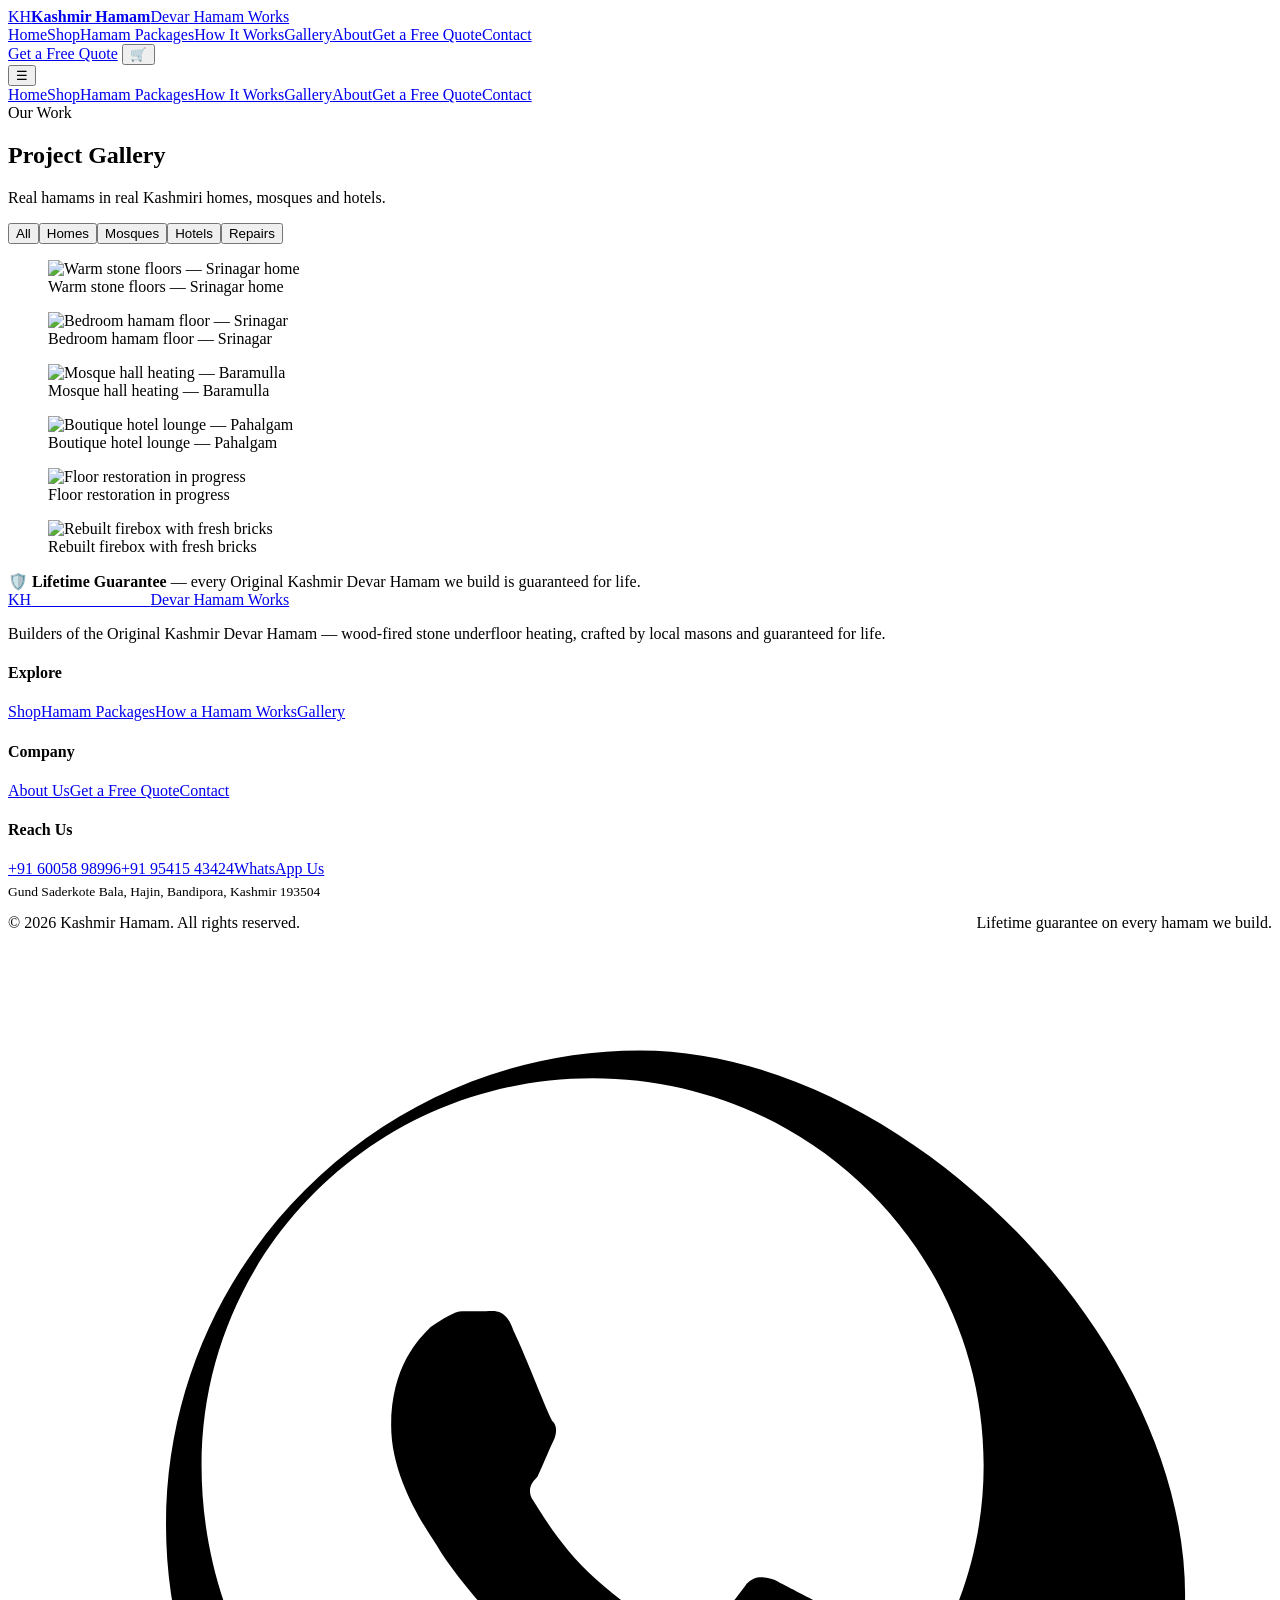
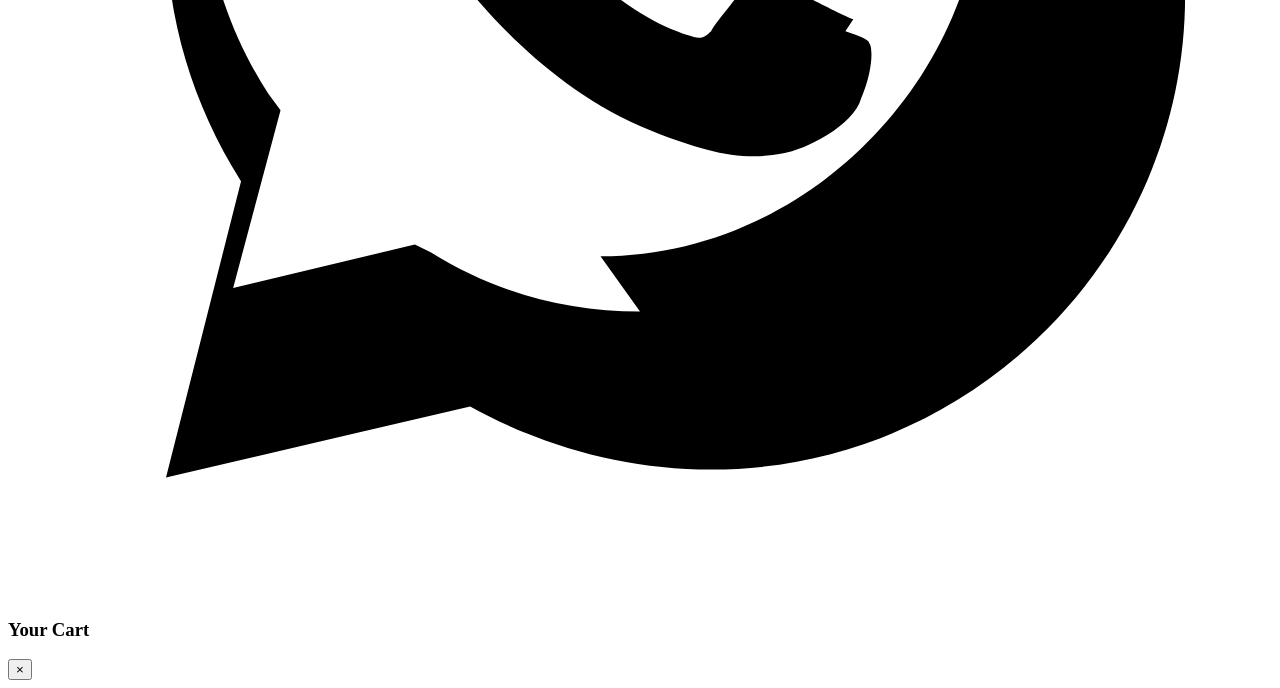
==== gallery/index.html @ 66dc5edc "Kashmir Hamam site: gallery, about, quote, contact" ====
<!DOCTYPE html><html lang="en"><head><meta charset="UTF-8"/>
<meta name="viewport" content="width=device-width, initial-scale=1.0"/>
<title>Hamam Project Gallery — Homes, Mosques &amp; Hotels | Kashmir Hamam</title><meta name="description" content="See our hamam work across Kashmir: warm stone floors in homes, mosques, hotels and expert repairs."/>
<link rel="stylesheet" href="/assets/site.css"/>
<script>window.KH_PRODUCTS={"trei-50": {"badge": "Bestseller", "category": "trei", "description": "Traditional hand-hammered copper water tank. Sits beside the firebox so you have hot water through the day without any geyser.", "id": "trei-50", "image": "trei-50.jpg", "name": "Copper Trei \u2014 50 Litre", "price": 14500, "spec": "50 L \u00b7 hand-hammered copper \u00b7 fitted lid & brass handles", "unit": "per piece"}, "trei-100": {"badge": "", "category": "trei", "description": "Large family-size copper trei for bigger households, guesthouses and mosques. Same lifetime build quality.", "id": "trei-100", "image": "trei-100.jpg", "name": "Copper Trei \u2014 100 Litre", "price": 24000, "spec": "100 L \u00b7 hand-hammered copper \u00b7 fitted lid & brass handles", "unit": "per piece"}, "stone-devar": {"badge": "Original Stone", "category": "stone", "description": "Genuine Devar stone \u2014 the stone a real hamam is built from. Superb heat retention, cut and finished by our own masons.", "id": "stone-devar", "image": "stone-slabs.jpg", "name": "Original Devar Stone Slabs", "price": 450, "spec": "Natural Devar stone \u00b7 2 inch thick \u00b7 cut to size", "unit": "per sq. ft."}, "firebox-set": {"badge": "", "category": "fittings", "description": "Heavy cast-iron firebox door with adjustable air vent and matching grate bars. Built to take daily wood firing for years.", "id": "firebox-set", "image": "firebox-set.jpg", "name": "Firebox Door & Grate Set", "price": 6800, "spec": "Cast iron door + grate bars \u00b7 air vent control", "unit": "per set"}, "chimney-set": {"badge": "", "category": "fittings", "description": "Complete flue set that carries smoke safely out while keeping the heat where it belongs \u2014 under your floor.", "id": "chimney-set", "image": "chimney-set.jpg", "name": "Chimney Flue Pipe Set", "price": 5200, "spec": "6 inch dia \u00b7 10 ft length \u00b7 elbows + rain cap included", "unit": "per set"}, "firebrick-kit": {"badge": "", "category": "fittings", "description": "Heat-resistant firebricks with fire cement to line your firebox. Protects the structure and holds heat longer.", "id": "firebrick-kit", "image": "firebrick-kit.jpg", "name": "Firebrick Lining Kit", "price": 3900, "spec": "40 refractory bricks \u00b7 fire cement included", "unit": "per kit"}, "repair-kit": {"badge": "", "category": "maintenance", "description": "Everything for yearly touch-ups: reseal joints, patch firebox lining and keep the floor breathing heat.", "id": "repair-kit", "image": "repair-kit.jpg", "name": "Hamam Repair Kit", "price": 2500, "spec": "Fire cement \u00b7 sealant \u00b7 brush \u00b7 trowel \u00b7 gloves", "unit": "per kit"}, "sealant-duo": {"badge": "", "category": "maintenance", "description": "Seal and polish your hamam stone slabs to protect against stains and keep the warm stone glow.", "id": "sealant-duo", "image": "sealant.jpg", "name": "Stone Sealant & Polish Duo", "price": 1200, "spec": "2 \u00d7 1 L bottles \u00b7 natural stone safe", "unit": "per set"}};</script>
</head><body><header class="site"><div class="wrap hd-in">
<a class="brand" href="/"><span class="brand-mark">KH</span><span class="brand-txt"><b>Kashmir Hamam</b><span>Devar Hamam Works</span></span></a>
<nav class="desk"><a href="/" class="">Home</a><a href="/shop/" class="">Shop</a><a href="/packages/" class="">Hamam Packages</a><a href="/how-it-works/" class="">How It Works</a><a href="/gallery/" class="on">Gallery</a><a href="/about/" class="">About</a><a href="/quote/" class="">Get a Free Quote</a><a href="/contact/" class="">Contact</a></nav>
<div class="hd-cta"><a class="btn sm" href="/quote/">Get a Free Quote</a>
<button id="cartBtn" aria-label="Cart">🛒<span id="cartCount" style="display:none">0</span></button></div>
<button id="navToggle" aria-label="Menu">☰</button></div>
<nav class="mnav" id="mnav"><a href="/" class="">Home</a><a href="/shop/" class="">Shop</a><a href="/packages/" class="">Hamam Packages</a><a href="/how-it-works/" class="">How It Works</a><a href="/gallery/" class="on">Gallery</a><a href="/about/" class="">About</a><a href="/quote/" class="">Get a Free Quote</a><a href="/contact/" class="">Contact</a></nav></header><main><section><div class="wrap"><div class="center"><span class="kicker">Our Work</span>
<h1 class="sec-title">Project Gallery</h1>
<p class="sec-sub">Real hamams in real Kashmiri homes, mosques and hotels.</p></div>
<div class="gal-filters"><button class="on" data-cat="all">All</button><button class="" data-cat="Homes">Homes</button><button class="" data-cat="Mosques">Mosques</button><button class="" data-cat="Hotels">Hotels</button><button class="" data-cat="Repairs">Repairs</button></div><div class="gal"><figure data-cat="Homes"><img src="/assets/img/gallery-home-1.jpg" alt="Warm stone floors — Srinagar home" loading="lazy"><figcaption>Warm stone floors — Srinagar home</figcaption></figure><figure data-cat="Homes"><img src="/assets/img/gallery-home-2.jpg" alt="Bedroom hamam floor — Srinagar" loading="lazy"><figcaption>Bedroom hamam floor — Srinagar</figcaption></figure><figure data-cat="Mosques"><img src="/assets/img/gallery-mosque.jpg" alt="Mosque hall heating — Baramulla" loading="lazy"><figcaption>Mosque hall heating — Baramulla</figcaption></figure><figure data-cat="Hotels"><img src="/assets/img/gallery-hotel.jpg" alt="Boutique hotel lounge — Pahalgam" loading="lazy"><figcaption>Boutique hotel lounge — Pahalgam</figcaption></figure><figure data-cat="Repairs"><img src="/assets/img/gallery-repair-1.jpg" alt="Floor restoration in progress" loading="lazy"><figcaption>Floor restoration in progress</figcaption></figure><figure data-cat="Repairs"><img src="/assets/img/gallery-repair-2.jpg" alt="Rebuilt firebox with fresh bricks" loading="lazy"><figcaption>Rebuilt firebox with fresh bricks</figcaption></figure></div></div></section></main><div class="guarantee-bar">🛡️ <b>Lifetime Guarantee</b> — every Original Kashmir Devar Hamam we build is guaranteed for life.</div>
<footer><div class="wrap"><div class="ft-grid">
<div class="ft-brand"><a class="brand" href="/"><span class="brand-mark">KH</span><span class="brand-txt"><b style="color:#fff">Kashmir Hamam</b><span>Devar Hamam Works</span></span></a>
<p>Builders of the Original Kashmir Devar Hamam — wood-fired stone underfloor heating, crafted by local masons and guaranteed for life.</p></div>
<div><h4>Explore</h4><a href="/shop/">Shop</a><a href="/packages/">Hamam Packages</a><a href="/how-it-works/">How a Hamam Works</a><a href="/gallery/">Gallery</a></div>
<div><h4>Company</h4><a href="/about/">About Us</a><a href="/quote/">Get a Free Quote</a><a href="/contact/">Contact</a></div>
<div><h4>Reach Us</h4><a href="tel:+916005898996">+91 60058 98996</a><a href="tel:+919541543424">+91 95415 43424</a><a href="https://wa.me/916005898996?text=Assalamu%20alaikum%21%20I%20want%20to%20know%20more%20about%20Kashmir%20Hamam.">WhatsApp Us</a><p style="font-size:13.5px;margin-top:6px">Gund Saderkote Bala, Hajin, Bandipora, Kashmir 193504</p></div>
</div></div>
<div class="ft-bottom"><div class="wrap" style="display:flex;justify-content:space-between;flex-wrap:wrap;gap:8px;width:100%">
<span>© 2026 Kashmir Hamam. All rights reserved.</span><span>Lifetime guarantee on every hamam we build.</span>
</div></div></footer><a id="waFloat" href="https://wa.me/916005898996?text=Assalamu%20alaikum%21%20I%20want%20to%20know%20more%20about%20Kashmir%20Hamam." target="_blank" aria-label="Chat on WhatsApp">
<svg viewBox="0 0 32 32"><path d="M16 3C9.4 3 4 8.4 4 15c0 2.4.7 4.6 1.9 6.5L4 29l7.7-1.8c1.8 1 3.9 1.6 6.1 1.6 6.6 0 12-5.4 12-12S22.6 3 16 3zm0 21.8c-1.9 0-3.7-.5-5.3-1.5l-.4-.2-4.6 1.1 1.2-4.5-.3-.4c-1.1-1.7-1.7-3.7-1.7-5.8 0-5.4 4.4-9.8 9.9-9.8s9.9 4.4 9.9 9.8-4.5 9.9-9.7 9.9zm5.4-7.4c-.3-.1-1.8-.9-2-1-.3-.1-.5-.1-.7.1-.2.3-.8 1-.9 1.2-.2.2-.3.2-.6.1-.3-.1-1.2-.4-2.3-1.4-.9-.8-1.4-1.7-1.6-2-.2-.3 0-.5.1-.6.1-.2.3-.7.4-.9.1-.2.1-.4 0-.5-.1-.1-.7-1.7-1-2.3-.2-.6-.5-.5-.7-.5h-.6c-.2 0-.5.2-.8.4-.3.3-1 1-1 2.5s1.1 2.9 1.2 3.1c.1.2 2.1 3.2 5.1 4.5.7.3 1.3.5 1.7.6.7.2 1.4.2 1.9.1.6-.1 1.8-.7 2-1.4.3-.7.3-1.3.2-1.4 0-.1-.3-.2-.6-.3z"/></svg></a><div id="cartOverlay"></div><aside id="cartDrawer" aria-label="Shopping cart">
<div class="cd-hd"><h3>Your Cart</h3><button class="cd-x" id="cartX">×</button></div>
<div class="cd-items" id="cartItems"></div>
<div class="cd-ft" id="cartFoot" style="display:none"><div class="cd-total"><span>Total</span><span id="cartTotalVal">₹0</span></div>
<a class="btn wa" href="#" onclick="khCheckoutWA();return false;">Order on WhatsApp</a>
<button class="btn ghost sm" onclick="khCloseCart()" style="width:100%">Continue Shopping</button></div>
</aside><script src="/assets/site.js"></script></body></html>
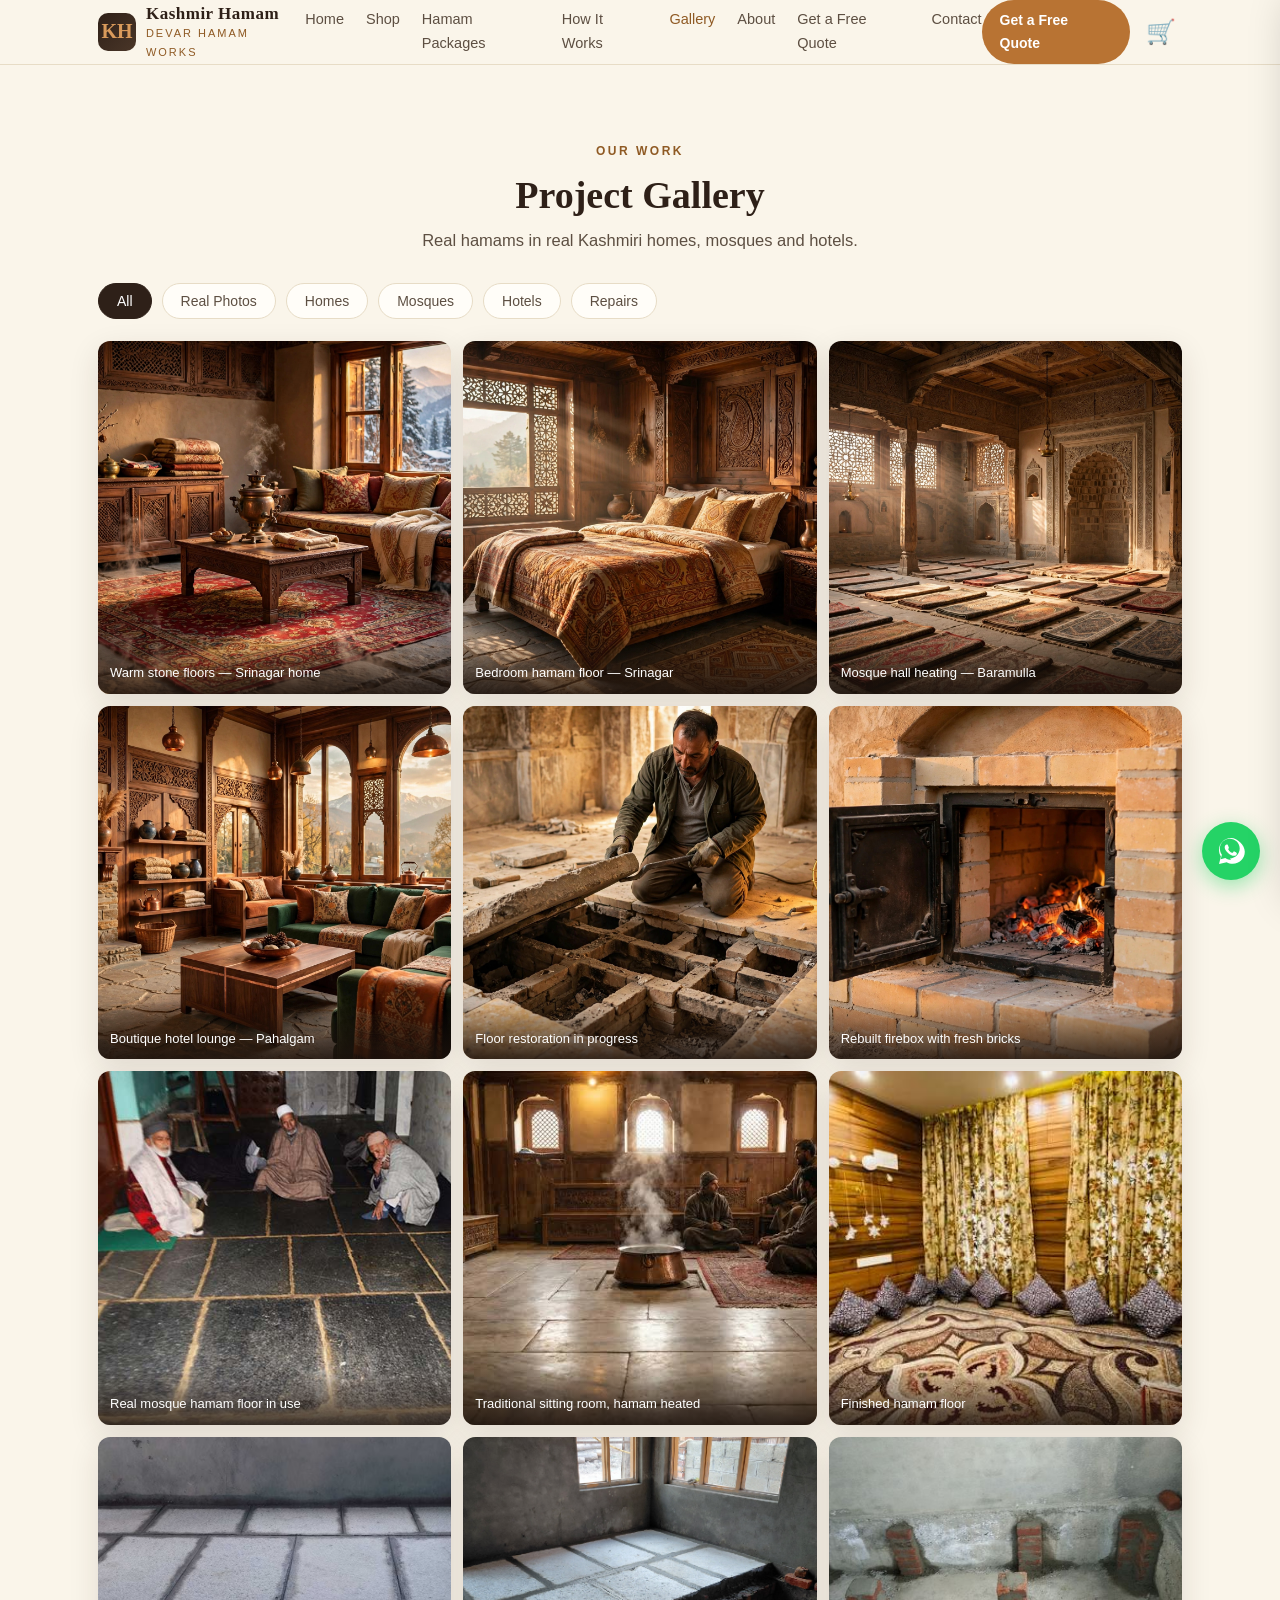
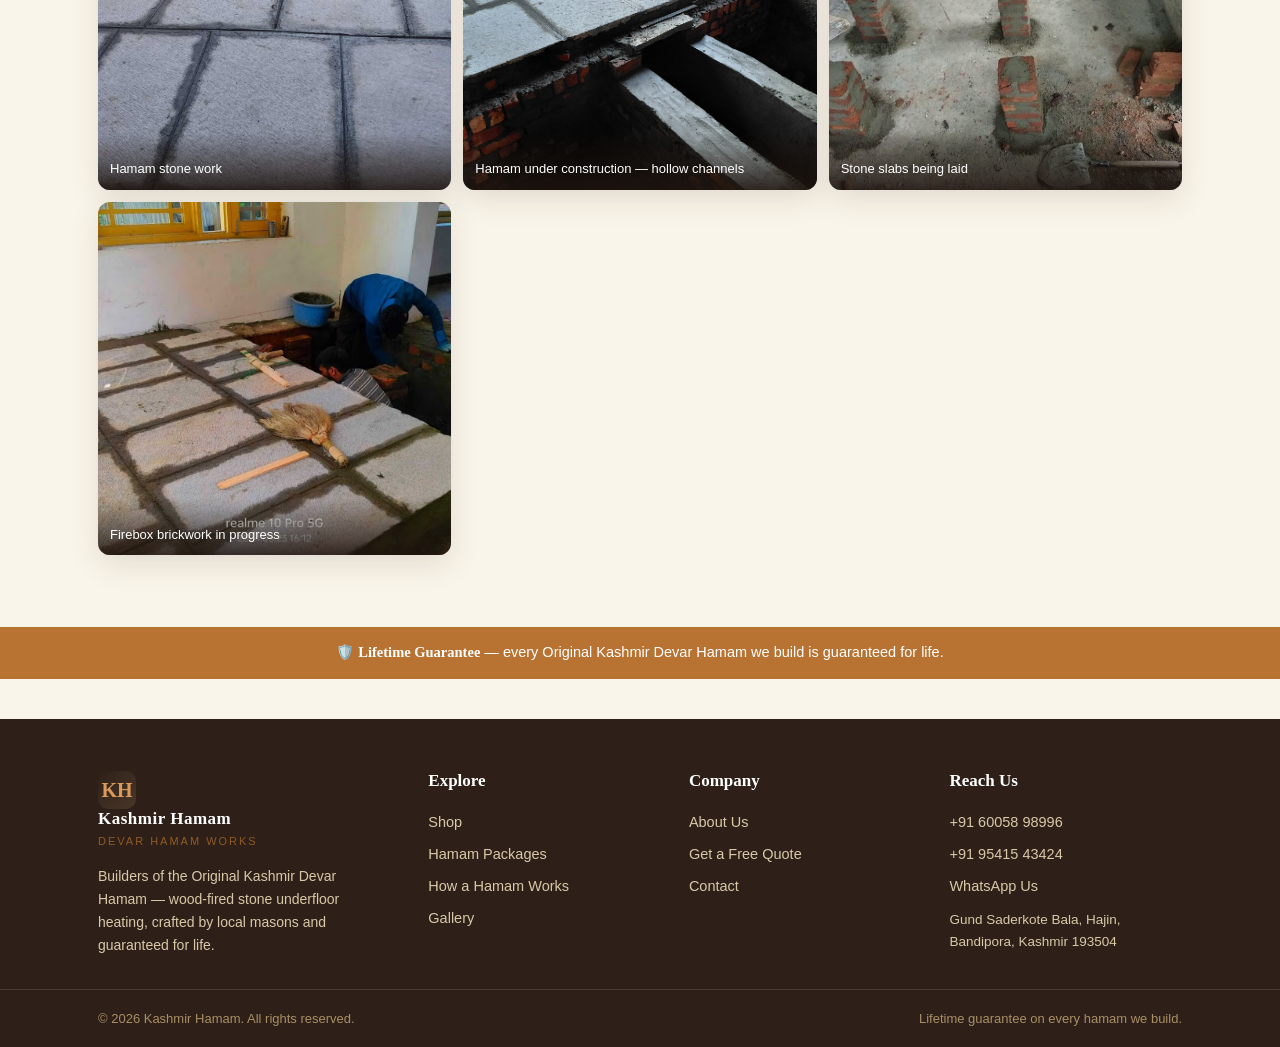
==== commit 9e2d9a28: "Gallery: add real work photos" ====
--- a/gallery/index.html
+++ b/gallery/index.html
@@ -12,7 +12,7 @@
 <nav class="mnav" id="mnav"><a href="/" class="">Home</a><a href="/shop/" class="">Shop</a><a href="/packages/" class="">Hamam Packages</a><a href="/how-it-works/" class="">How It Works</a><a href="/gallery/" class="on">Gallery</a><a href="/about/" class="">About</a><a href="/quote/" class="">Get a Free Quote</a><a href="/contact/" class="">Contact</a></nav></header><main><section><div class="wrap"><div class="center"><span class="kicker">Our Work</span>
 <h1 class="sec-title">Project Gallery</h1>
 <p class="sec-sub">Real hamams in real Kashmiri homes, mosques and hotels.</p></div>
-<div class="gal-filters"><button class="on" data-cat="all">All</button><button class="" data-cat="Homes">Homes</button><button class="" data-cat="Mosques">Mosques</button><button class="" data-cat="Hotels">Hotels</button><button class="" data-cat="Repairs">Repairs</button></div><div class="gal"><figure data-cat="Homes"><img src="/assets/img/gallery-home-1.jpg" alt="Warm stone floors — Srinagar home" loading="lazy"><figcaption>Warm stone floors — Srinagar home</figcaption></figure><figure data-cat="Homes"><img src="/assets/img/gallery-home-2.jpg" alt="Bedroom hamam floor — Srinagar" loading="lazy"><figcaption>Bedroom hamam floor — Srinagar</figcaption></figure><figure data-cat="Mosques"><img src="/assets/img/gallery-mosque.jpg" alt="Mosque hall heating — Baramulla" loading="lazy"><figcaption>Mosque hall heating — Baramulla</figcaption></figure><figure data-cat="Hotels"><img src="/assets/img/gallery-hotel.jpg" alt="Boutique hotel lounge — Pahalgam" loading="lazy"><figcaption>Boutique hotel lounge — Pahalgam</figcaption></figure><figure data-cat="Repairs"><img src="/assets/img/gallery-repair-1.jpg" alt="Floor restoration in progress" loading="lazy"><figcaption>Floor restoration in progress</figcaption></figure><figure data-cat="Repairs"><img src="/assets/img/gallery-repair-2.jpg" alt="Rebuilt firebox with fresh bricks" loading="lazy"><figcaption>Rebuilt firebox with fresh bricks</figcaption></figure></div></div></section></main><div class="guarantee-bar">🛡️ <b>Lifetime Guarantee</b> — every Original Kashmir Devar Hamam we build is guaranteed for life.</div>
+<div class="gal-filters"><button class="on" data-cat="all">All</button><button class="" data-cat="Real Photos">Real Photos</button><button class="" data-cat="Homes">Homes</button><button class="" data-cat="Mosques">Mosques</button><button class="" data-cat="Hotels">Hotels</button><button class="" data-cat="Repairs">Repairs</button></div><div class="gal"><figure data-cat="Homes"><img src="/assets/img/gallery-home-1.jpg" alt="Warm stone floors — Srinagar home" loading="lazy"><figcaption>Warm stone floors — Srinagar home</figcaption></figure><figure data-cat="Homes"><img src="/assets/img/gallery-home-2.jpg" alt="Bedroom hamam floor — Srinagar" loading="lazy"><figcaption>Bedroom hamam floor — Srinagar</figcaption></figure><figure data-cat="Mosques"><img src="/assets/img/gallery-mosque.jpg" alt="Mosque hall heating — Baramulla" loading="lazy"><figcaption>Mosque hall heating — Baramulla</figcaption></figure><figure data-cat="Hotels"><img src="/assets/img/gallery-hotel.jpg" alt="Boutique hotel lounge — Pahalgam" loading="lazy"><figcaption>Boutique hotel lounge — Pahalgam</figcaption></figure><figure data-cat="Repairs"><img src="/assets/img/gallery-repair-1.jpg" alt="Floor restoration in progress" loading="lazy"><figcaption>Floor restoration in progress</figcaption></figure><figure data-cat="Repairs"><img src="/assets/img/gallery-repair-2.jpg" alt="Rebuilt firebox with fresh bricks" loading="lazy"><figcaption>Rebuilt firebox with fresh bricks</figcaption></figure><figure data-cat="Real Photos"><img src="/assets/img/hamam%201.jpg" alt="Real mosque hamam floor in use" loading="lazy"><figcaption>Real mosque hamam floor in use</figcaption></figure><figure data-cat="Real Photos"><img src="/assets/img/hamam%202.jfif" alt="Traditional sitting room, hamam heated" loading="lazy"><figcaption>Traditional sitting room, hamam heated</figcaption></figure><figure data-cat="Real Photos"><img src="/assets/img/kashmiri%20hamam.jfif" alt="Finished hamam floor" loading="lazy"><figcaption>Finished hamam floor</figcaption></figure><figure data-cat="Real Photos"><img src="/assets/img/kashmiri%20hamam%204.avif" alt="Hamam stone work" loading="lazy"><figcaption>Hamam stone work</figcaption></figure><figure data-cat="Real Photos"><img src="/assets/img/kashmiri%20hamam%20making.jpg" alt="Hamam under construction — hollow channels" loading="lazy"><figcaption>Hamam under construction — hollow channels</figcaption></figure><figure data-cat="Real Photos"><img src="/assets/img/kashmiri%20hamam%20making%202.jpg" alt="Stone slabs being laid" loading="lazy"><figcaption>Stone slabs being laid</figcaption></figure><figure data-cat="Real Photos"><img src="/assets/img/kashmiri%20hamam%20making.avif" alt="Firebox brickwork in progress" loading="lazy"><figcaption>Firebox brickwork in progress</figcaption></figure></div></div></section></main><div class="guarantee-bar">🛡️ <b>Lifetime Guarantee</b> — every Original Kashmir Devar Hamam we build is guaranteed for life.</div>
 <footer><div class="wrap"><div class="ft-grid">
 <div class="ft-brand"><a class="brand" href="/"><span class="brand-mark">KH</span><span class="brand-txt"><b style="color:#fff">Kashmir Hamam</b><span>Devar Hamam Works</span></span></a>
 <p>Builders of the Original Kashmir Devar Hamam — wood-fired stone underfloor heating, crafted by local masons and guaranteed for life.</p></div>
--- a/assets/site.css
+++ b/assets/site.css
@@ -0,0 +1,238 @@
+/* ═══════════════════════════════════════════
+   KASHMIR HAMAM — warm heritage storefront
+   walnut / copper / stone / cream · mobile first
+   ═══════════════════════════════════════════ */
+:root{
+  --walnut:#2e2018; --walnut2:#3e2c20; --walnut3:#4a3628;
+  --copper:#b87333; --copper-lt:#d99a5b; --copper-dk:#8f5a24;
+  --stone:#8a857c; --stone-lt:#b9b3a7;
+  --cream:#faf5ea; --cream2:#f3ead8; --paper:#fffdf8;
+  --ink:#2b2119; --ink2:#5d4f42; --ink3:#8a7a68;
+  --line:#e7dcc6;
+  --wa:#25d366;
+  --serif:Georgia,'Palatino Linotype','Book Antiqua',serif;
+  --sans:-apple-system,BlinkMacSystemFont,'Segoe UI',Roboto,'Helvetica Neue',Arial,sans-serif;
+  --r:14px;
+  --shadow:0 10px 30px rgba(46,32,24,.12);
+}
+*{box-sizing:border-box;margin:0;padding:0}
+html{scroll-behavior:smooth}
+body{font-family:var(--sans);color:var(--ink);background:var(--cream);line-height:1.65;font-size:16px;-webkit-font-smoothing:antialiased}
+img{max-width:100%;height:auto;display:block}
+a{color:var(--copper-dk)}
+h1,h2,h3,.serif{font-family:var(--serif);font-weight:700;line-height:1.25;color:var(--walnut)}
+.wrap{max-width:1120px;margin:0 auto;padding:0 18px}
+section{padding:56px 0}
+.kicker{display:inline-block;font-size:12px;letter-spacing:2.5px;text-transform:uppercase;color:var(--copper-dk);font-weight:700;margin-bottom:10px}
+.sec-title{font-size:clamp(26px,4.5vw,38px);margin-bottom:8px}
+.sec-sub{color:var(--ink2);max-width:640px;margin-bottom:28px;font-size:16.5px}
+.center{text-align:center}.center .sec-sub{margin-left:auto;margin-right:auto}
+
+/* ── header ── */
+header.site{position:sticky;top:0;z-index:60;background:rgba(250,245,234,.96);backdrop-filter:blur(8px);border-bottom:1px solid var(--line)}
+.hd-in{display:flex;align-items:center;justify-content:space-between;height:64px}
+.brand{display:flex;align-items:center;gap:10px;text-decoration:none}
+.brand-mark{width:38px;height:38px;border-radius:10px;background:linear-gradient(135deg,var(--walnut),var(--walnut3));display:flex;align-items:center;justify-content:center;color:var(--copper-lt);font-family:var(--serif);font-size:20px;font-weight:700}
+.brand-txt{line-height:1.15}
+.brand-txt b{font-family:var(--serif);font-size:17px;color:var(--walnut);display:block;letter-spacing:.5px}
+.brand-txt span{font-size:11px;letter-spacing:2px;color:var(--copper-dk);text-transform:uppercase}
+nav.desk{display:none;gap:22px}
+nav.desk a{text-decoration:none;color:var(--ink2);font-size:14.5px;font-weight:500}
+nav.desk a:hover,nav.desk a.on{color:var(--copper-dk)}
+.hd-cta{display:none;gap:10px}
+.btn{display:inline-block;background:var(--copper);color:#fff!important;text-decoration:none;padding:12px 24px;border-radius:999px;font-weight:600;font-size:15px;border:0;cursor:pointer;transition:.2s}
+.btn:hover{background:var(--copper-dk);transform:translateY(-1px)}
+.btn.ghost{background:transparent;color:var(--walnut)!important;border:1.5px solid var(--walnut)}
+.btn.ghost:hover{background:var(--walnut);color:#fff!important}
+.btn.wa{background:var(--wa)}
+.btn.wa:hover{background:#1eb85a}
+.btn.sm{padding:9px 18px;font-size:14px}
+#navToggle{background:none;border:0;font-size:26px;color:var(--walnut);cursor:pointer;padding:6px}
+.mnav{display:none;flex-direction:column;background:var(--paper);border-bottom:1px solid var(--line);padding:8px 18px 16px}
+.mnav.open{display:flex}
+.mnav a{padding:11px 4px;text-decoration:none;color:var(--ink);font-weight:500;border-bottom:1px solid var(--cream2)}
+.mnav a:last-child{border:0}
+
+/* ── hero ── */
+.hero{position:relative;color:#fff;padding:0;overflow:hidden;background:var(--walnut)}
+.hero-bg{position:absolute;inset:0}
+.hero-bg img{width:100%;height:100%;object-fit:cover}
+.hero-bg::after{content:'';position:absolute;inset:0;background:linear-gradient(180deg,rgba(30,20,14,.62),rgba(30,20,14,.78))}
+.hero-in{position:relative;padding:88px 18px 72px;max-width:1120px;margin:0 auto}
+.hero h1{color:#fff;font-size:clamp(34px,7vw,58px);line-height:1.12;margin-bottom:14px;max-width:640px}
+.hero h1 em{color:var(--copper-lt);font-style:normal}
+.hero p.sub{font-size:clamp(16px,2.6vw,20px);color:#f3e6cf;max-width:560px;margin-bottom:28px}
+.hero-btns{display:flex;gap:12px;flex-wrap:wrap}
+.hero-btns .btn.ghost{border-color:#f3e6cf;color:#fff!important}
+.hero-btns .btn.ghost:hover{background:#f3e6cf;color:var(--walnut)!important}
+.hero-badges{display:flex;gap:18px;flex-wrap:wrap;margin-top:34px}
+.hero-badges span{font-size:13.5px;color:#f3e6cf;display:flex;align-items:center;gap:7px}
+
+/* ── trust strip ── */
+.trust{background:var(--walnut);color:#e9d9bd;padding:0}
+.trust-in{display:grid;grid-template-columns:repeat(2,1fr);max-width:1120px;margin:0 auto}
+.trust div{padding:20px 18px;text-align:center;border-top:1px solid rgba(255,255,255,.08)}
+.trust b{display:block;font-family:var(--serif);font-size:15.5px;color:#fff;margin-bottom:2px}
+.trust small{font-size:12.5px;color:#c9b48f}
+
+/* ── cards / grids ── */
+.grid{display:grid;gap:18px}
+.g2{grid-template-columns:1fr}
+.card{background:var(--paper);border:1px solid var(--line);border-radius:var(--r);overflow:hidden;box-shadow:var(--shadow);display:flex;flex-direction:column}
+.card img.ph{width:100%;aspect-ratio:4/3;object-fit:cover;background:var(--cream2)}
+.card-b{padding:18px;display:flex;flex-direction:column;gap:8px;flex:1}
+.card-b h3{font-size:19px}
+.price{font-family:var(--serif);font-size:21px;color:var(--copper-dk);font-weight:700}
+.price small{font-family:var(--sans);font-size:12.5px;color:var(--ink3);font-weight:400}
+.spec{font-size:13px;color:var(--ink3);background:var(--cream);border:1px dashed var(--line);border-radius:8px;padding:7px 10px}
+.desc{font-size:14.5px;color:var(--ink2);flex:1}
+.card-actions{display:flex;gap:10px;margin-top:6px}
+.card-actions .btn{flex:1;text-align:center;padding:10px 8px;font-size:14px}
+.badge{display:inline-block;background:var(--copper);color:#fff;font-size:11px;font-weight:700;letter-spacing:1px;text-transform:uppercase;padding:4px 10px;border-radius:999px;align-self:flex-start}
+.badge.stone{background:var(--stone)}
+
+/* ── steps ── */
+.steps{display:grid;gap:14px;counter-reset:step}
+.step{background:var(--paper);border:1px solid var(--line);border-radius:var(--r);padding:22px 20px 22px 74px;position:relative}
+.step::before{counter-increment:step;content:counter(step);position:absolute;left:20px;top:20px;width:38px;height:38px;border-radius:50%;background:var(--copper);color:#fff;font-family:var(--serif);font-weight:700;display:flex;align-items:center;justify-content:center;font-size:18px}
+.step h3{font-size:18px;margin-bottom:4px}
+.step p{font-size:14.5px;color:var(--ink2)}
+
+/* ── reviews ── */
+.rev{background:var(--paper);border:1px solid var(--line);border-radius:var(--r);padding:22px}
+.rev .stars{color:var(--copper);letter-spacing:3px;margin-bottom:8px}
+.rev p{font-size:15px;color:var(--ink2);font-style:italic;margin-bottom:10px}
+.rev b{font-size:14px}.rev small{color:var(--ink3);font-size:12.5px}
+
+/* ── FAQ ── */
+.faq{border:1px solid var(--line);border-radius:var(--r);background:var(--paper);margin-bottom:12px;overflow:hidden}
+.faq q{display:block;quotes:none;cursor:pointer;padding:16px 18px;font-weight:600;font-size:15.5px;color:var(--walnut);position:relative;padding-right:44px}
+.faq q::after{content:'+';position:absolute;right:18px;top:14px;font-size:22px;color:var(--copper-dk);font-weight:400}
+.faq.open q::after{content:'–'}
+.faq .a{display:none;padding:0 18px 18px;font-size:14.5px;color:var(--ink2)}
+.faq.open .a{display:block}
+
+/* ── packages ── */
+.pkg{background:var(--paper);border:1px solid var(--line);border-radius:18px;padding:30px 26px;box-shadow:var(--shadow);position:relative;display:flex;flex-direction:column}
+.pkg.hot{border:2px solid var(--copper)}
+.pkg .tag{position:absolute;top:-13px;left:50%;transform:translateX(-50%);background:var(--copper);color:#fff;font-size:12px;font-weight:700;letter-spacing:1px;padding:5px 16px;border-radius:999px;text-transform:uppercase}
+.pkg h3{font-size:24px;margin-bottom:4px}
+.pkg .for{color:var(--ink3);font-size:14px;margin-bottom:16px}
+.pkg ul{list-style:none;margin-bottom:20px;flex:1}
+.pkg li{padding:8px 0 8px 28px;position:relative;font-size:14.5px;border-bottom:1px solid var(--cream2)}
+.pkg li:last-child{border:0}
+.pkg li::before{content:'✓';position:absolute;left:4px;color:var(--copper-dk);font-weight:700}
+.pkg .por{font-family:var(--serif);font-size:17px;color:var(--walnut);margin-bottom:14px}
+
+/* ── forms ── */
+.form{background:var(--paper);border:1px solid var(--line);border-radius:18px;padding:28px 22px;box-shadow:var(--shadow);max-width:640px;margin:0 auto}
+.fg{margin-bottom:16px}
+.fg label{display:block;font-weight:600;font-size:14px;margin-bottom:6px;color:var(--walnut)}
+.fg input,.fg select,.fg textarea{width:100%;padding:12px 14px;border:1.5px solid var(--line);border-radius:10px;font-size:15px;font-family:var(--sans);background:#fff;color:var(--ink)}
+.fg input:focus,.fg select:focus,.fg textarea:focus{outline:0;border-color:var(--copper)}
+.fg textarea{min-height:110px;resize:vertical}
+.radio-row{display:flex;gap:10px;flex-wrap:wrap}
+.radio-pill{flex:1;min-width:130px}
+.radio-pill input{display:none}
+.radio-pill span{display:block;text-align:center;padding:11px;border:1.5px solid var(--line);border-radius:10px;font-size:14px;cursor:pointer;background:#fff}
+.radio-pill input:checked+span{border-color:var(--copper);background:#fdf6ea;font-weight:600;color:var(--copper-dk)}
+.thanks{display:none;text-align:center;padding:30px 10px}
+.thanks h3{font-size:24px;margin-bottom:10px}
+.thanks p{color:var(--ink2);margin-bottom:18px}
+
+/* ── how it works ── */
+.hiw-block{display:grid;gap:22px;align-items:center;margin-bottom:44px}
+.hiw-block img{border-radius:18px;box-shadow:var(--shadow)}
+.hiw-block h3{font-size:22px;margin-bottom:8px}
+.hiw-block p{color:var(--ink2);font-size:15.5px}
+.compare{width:100%;border-collapse:collapse;background:var(--paper);border-radius:14px;overflow:hidden;box-shadow:var(--shadow);font-size:14.5px}
+.compare th,.compare td{padding:13px 15px;text-align:left;border-bottom:1px solid var(--cream2)}
+.compare th{background:var(--walnut);color:#fff;font-family:var(--serif)}
+.compare tr:last-child td{border:0}
+.compare td:first-child{font-weight:600}
+
+/* ── gallery ── */
+.gal-filters{display:flex;gap:10px;flex-wrap:wrap;margin-bottom:22px}
+.gal-filters button{border:1.5px solid var(--line);background:var(--paper);padding:9px 18px;border-radius:999px;font-size:14px;cursor:pointer;color:var(--ink2)}
+.gal-filters button.on{background:var(--walnut);color:#fff;border-color:var(--walnut)}
+.gal{display:grid;grid-template-columns:repeat(2,1fr);gap:12px}
+.gal figure{position:relative;border-radius:12px;overflow:hidden;aspect-ratio:1;box-shadow:var(--shadow)}
+.gal img{width:100%;height:100%;object-fit:cover}
+.gal figcaption{position:absolute;bottom:0;left:0;right:0;background:linear-gradient(transparent,rgba(30,20,14,.85));color:#fff;font-size:13px;padding:26px 12px 10px}
+.gal figure.hide{display:none}
+
+/* ── contact ── */
+.contact-grid{display:grid;gap:18px}
+.c-card{background:var(--paper);border:1px solid var(--line);border-radius:var(--r);padding:26px;text-align:center;box-shadow:var(--shadow)}
+.c-card h3{font-size:19px;margin-bottom:8px}
+.c-card .big{font-family:var(--serif);font-size:22px;color:var(--copper-dk);text-decoration:none;font-weight:700}
+.c-card .row{display:flex;gap:10px;justify-content:center;margin-top:14px;flex-wrap:wrap}
+.map{border-radius:18px;overflow:hidden;box-shadow:var(--shadow);border:1px solid var(--line)}
+.map iframe{width:100%;height:320px;border:0;display:block}
+
+/* ── cart drawer ── */
+#cartBtn{position:relative;background:none;border:0;font-size:24px;cursor:pointer;padding:6px;color:var(--walnut)}
+#cartCount{position:absolute;top:-2px;right:-4px;background:var(--copper);color:#fff;font-size:11px;font-weight:700;min-width:19px;height:19px;border-radius:999px;display:flex;align-items:center;justify-content:center}
+#cartOverlay{position:fixed;inset:0;background:rgba(30,20,14,.5);z-index:80;display:none}
+#cartOverlay.on{display:block}
+#cartDrawer{position:fixed;top:0;right:-340px;width:320px;max-width:88vw;height:100%;background:var(--paper);z-index:90;transition:right .3s;display:flex;flex-direction:column;box-shadow:-10px 0 40px rgba(0,0,0,.2)}
+#cartDrawer.on{right:0}
+.cd-hd{padding:18px;border-bottom:1px solid var(--line);display:flex;justify-content:space-between;align-items:center}
+.cd-hd h3{font-size:19px}
+.cd-x{background:none;border:0;font-size:24px;cursor:pointer;color:var(--ink3)}
+.cd-items{flex:1;overflow-y:auto;padding:14px 18px}
+.cd-item{display:flex;gap:12px;padding:12px 0;border-bottom:1px solid var(--cream2)}
+.cd-item img{width:64px;height:64px;object-fit:cover;border-radius:10px}
+.cd-item .nm{font-size:14px;font-weight:600}
+.cd-item .pr{font-size:13px;color:var(--copper-dk);font-weight:600}
+.qty{display:flex;align-items:center;gap:8px;margin-top:6px}
+.qty button{width:26px;height:26px;border:1px solid var(--line);background:#fff;border-radius:8px;cursor:pointer;font-size:15px}
+.cd-empty{text-align:center;color:var(--ink3);padding:40px 10px;font-size:14.5px}
+.cd-ft{padding:18px;border-top:1px solid var(--line)}
+.cd-total{display:flex;justify-content:space-between;font-family:var(--serif);font-size:19px;font-weight:700;margin-bottom:12px}
+.cd-ft .btn{width:100%;margin-bottom:8px;text-align:center}
+
+/* ── floating whatsapp ── */
+#waFloat{position:fixed;bottom:20px;right:20px;z-index:70;width:58px;height:58px;border-radius:50%;background:var(--wa);display:flex;align-items:center;justify-content:center;box-shadow:0 6px 20px rgba(37,211,102,.45);transition:.2s}
+#waFloat:hover{transform:scale(1.08)}
+#waFloat svg{width:32px;height:32px;fill:#fff}
+
+/* ── footer ── */
+footer{background:var(--walnut);color:#d9c8a8;padding:48px 0 0;margin-top:40px}
+.ft-grid{display:grid;gap:28px;padding-bottom:32px}
+.ft-grid h4{font-family:var(--serif);color:#fff;font-size:17px;margin-bottom:12px}
+.ft-grid a{color:#d9c8a8;text-decoration:none;font-size:14.5px;display:block;padding:4px 0}
+.ft-grid a:hover{color:var(--copper-lt)}
+.ft-brand p{font-size:14px;margin-top:8px;max-width:280px}
+.ft-bottom{border-top:1px solid rgba(255,255,255,.12);padding:18px 0;display:flex;justify-content:space-between;gap:10px;flex-wrap:wrap;font-size:13px;color:#a98f66}
+.guarantee-bar{background:var(--copper);color:#fff;text-align:center;padding:14px 18px;font-size:14.5px}
+.guarantee-bar b{font-family:var(--serif)}
+
+/* ── misc ── */
+.cat-head{display:flex;align-items:baseline;gap:12px;margin:34px 0 4px;flex-wrap:wrap}
+.cat-head h2{font-size:23px}
+.cat-head span{font-size:13.5px;color:var(--ink3)}
+.shop-cat-desc{color:var(--ink2);font-size:14.5px;margin-bottom:16px;max-width:640px}
+.band{background:var(--walnut);color:#f3e6cf;padding:48px 0}
+.band h2{color:#fff}
+.band .sec-sub{color:#d9c8a8}
+.check-list{list-style:none}
+.check-list li{padding:9px 0 9px 30px;position:relative;font-size:15px;color:var(--ink2)}
+.check-list li::before{content:'✓';position:absolute;left:2px;color:var(--copper-dk);font-weight:700}
+@media(min-width:640px){
+  .g2{grid-template-columns:repeat(2,1fr)}
+  .trust-in{grid-template-columns:repeat(4,1fr)}
+  .gal{grid-template-columns:repeat(3,1fr)}
+  .contact-grid{grid-template-columns:repeat(3,1fr)}
+  .ft-grid{grid-template-columns:1.3fr 1fr 1fr 1fr}
+}
+@media(min-width:900px){
+  nav.desk{display:flex}
+  .hd-cta{display:flex}
+  #navToggle{display:none}
+  .g2.g3{grid-template-columns:repeat(3,1fr)}
+  .steps{grid-template-columns:repeat(2,1fr)}
+  .hiw-block{grid-template-columns:1fr 1fr}
+  .hiw-block.flip>div:first-child{order:2}
+  section{padding:72px 0}
+}
